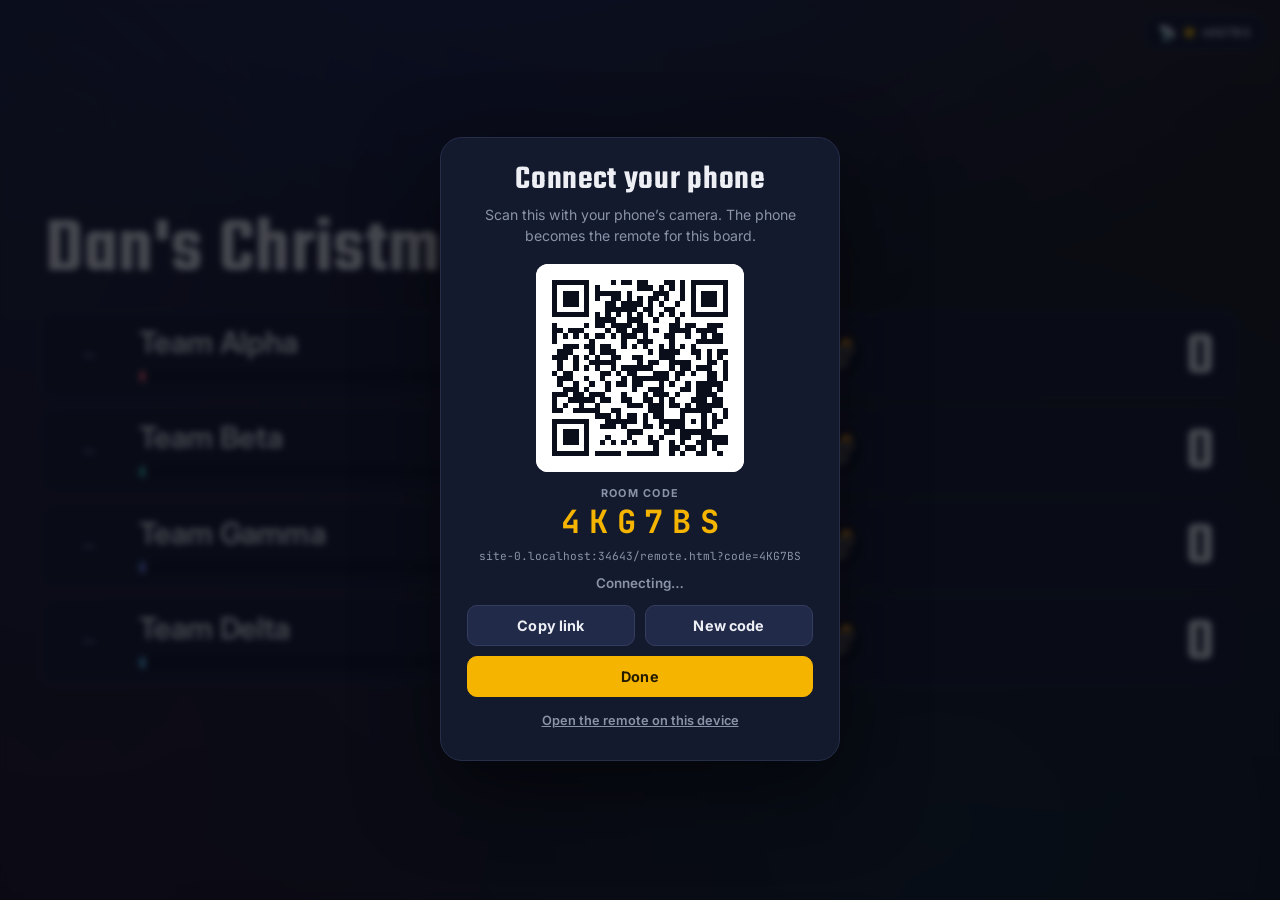
==== index.html @ 1a82b8c1 "Add files via upload" ====
<!DOCTYPE html>
<html lang="en">
<head>
<meta charset="UTF-8">
<meta name="viewport" content="width=device-width, initial-scale=1.0, viewport-fit=cover">
<meta name="theme-color" content="#0A0E1A">
<title>Scoreboard</title>
<link rel="icon" href="data:image/svg+xml,%3Csvg xmlns='http://www.w3.org/2000/svg' viewBox='0 0 100 100'%3E%3Ctext y='.9em' font-size='90'%3E%F0%9F%8F%86%3C/text%3E%3C/svg%3E">
<!-- fonts load without holding up the page; the font stacks in base.css cover them if they never arrive -->
<link rel="preconnect" href="https://fonts.googleapis.com">
<link rel="preconnect" href="https://fonts.gstatic.com" crossorigin>
<link rel="stylesheet" href="https://fonts.googleapis.com/css2?family=Teko:wght@500;600&family=Inter:wght@400;500;600;700;800&family=JetBrains+Mono:wght@500;600;700&display=swap" media="print" onload="this.media='all'">
<link rel="stylesheet" href="css/base.css">
<link rel="stylesheet" href="css/display.css">
<script src="vendor/mqtt.min.js" defer></script>
<script src="vendor/qrcode.js" defer></script>
<script type="module" src="js/display.js"></script>
</head>
<body>
<div id="app">
  <div id="stage">
    <header class="board-head" id="boardHead">
      <h1 class="game-title" id="title"></h1>
      <span class="hidden-chip" id="hiddenChip" hidden>🙈 Scores hidden until the reveal</span>
    </header>
    <div class="board" id="board"></div>
    <div class="empty-note" id="emptyNote" hidden>No teams yet. Add them from the remote (📡).</div>
  </div>
</div>

<!-- remote status: tap to connect a phone -->
<button type="button" class="rc-chip" id="rcChip" aria-label="Connect the remote" hidden>
  <span class="rc-icon" aria-hidden="true">📡</span><span class="rc-dot warn" id="rcDot"></span><span id="rcChipText">------</span>
</button>

<div class="toast-root" id="toastRoot" aria-live="polite"></div>
<div class="confetti-layer" id="confetti"></div>

<!-- this board is also open in another tab or window, which has the remote (js/one-board.js) -->
<div class="modal-overlay paused" id="paused" hidden>
  <div class="modal-box" role="dialog" aria-modal="true" aria-labelledby="pausedTitle">
    <div class="modal-title" id="pausedTitle">Open in another window</div>
    <div class="modal-sub">This board is also open in another tab or window, and that one is taking the remote’s commands. Only one can, so this one is paused.</div>
    <div class="modal-actions">
      <button type="button" class="btn btn-gold" id="pausedTake">Use this window instead</button>
    </div>
  </div>
</div>

<!-- pairing a phone as the remote -->
<div class="modal-overlay" id="remoteModal" hidden>
  <div class="modal-box remote-box" role="dialog" aria-modal="true" aria-labelledby="rcTitle">
    <div class="modal-title" id="rcTitle">Connect your phone</div>
    <div class="modal-sub">Scan this with your phone’s camera. The phone becomes the remote for this board.</div>
    <div class="rc-qr" id="rcQr"></div>
    <div class="rc-code-label">Room code</div>
    <div class="rc-code" id="rcCode">------</div>
    <div class="rc-link" id="rcLink"></div>
    <div class="rc-status" id="rcStatus">Connecting…</div>
    <div class="modal-actions">
      <button type="button" class="btn" id="rcCopy">Copy link</button>
      <button type="button" class="btn" id="rcNew">New code</button>
    </div>
    <div class="modal-actions">
      <button type="button" class="btn btn-gold" id="rcClose">Done</button>
    </div>
    <div class="modal-links">
      <a class="link-btn" id="rcHere" href="remote.html" target="_blank" rel="noopener">Open the remote on this device</a>
    </div>
  </div>
</div>
</body>
</html>
---- css/base.css ----
/* Shared by the TV and the phone: colours, fonts, buttons and inputs. */

:root{
  --bg:#0A0E1A;
  --bg-2:#0D1224;
  --panel:#131A2E;
  --panel-2:#1B2340;
  --raised:#212A48;
  --line:#262E4A;
  --line-2:#333D5E;
  --line-hover:#4A5580;

  --gold:#F5B400;  --gold-hover:#FFC733;  --gold-soft:rgba(245,180,0,0.14);  --gold-ink:#241A00;
  --red:#FF5C7A;   --red-soft:rgba(255,92,122,0.14);
  --green:#6FDD8B; --green-soft:rgba(111,221,139,0.16);
  --text:#EDEFF5;
  --muted:#8A93A8;
  --faint:#545C78;

  --disabled-bg:#171C2E;  --disabled-line:#232A42;  --disabled-ink:#4F5772;

  --radius:16px;
  --shadow:0 30px 80px rgba(0,0,0,0.5);
  --font-display:'Teko','Oswald','Arial Narrow',sans-serif;
  --font-body:'Inter',system-ui,-apple-system,'Segoe UI',sans-serif;
  --font-mono:'JetBrains Mono','SFMono-Regular',Consolas,monospace;
}

*, *::before, *::after{ box-sizing:border-box; }
[hidden]{ display:none !important; }

html, body{ height:100%; margin:0; overflow:hidden; overscroll-behavior:none; }
body{
  font-family:var(--font-body);
  color:var(--text);
  background:
    radial-gradient(ellipse 120% 80% at 50% -10%, #17204A 0%, var(--bg) 55%),
    var(--bg);
  background-attachment:fixed;
  -webkit-font-smoothing:antialiased;
}
button, input{ font-family:inherit; color:inherit; }
::selection{ background:var(--gold-soft); }

/* ---------- form fields ---------- */
.field-label{
  display:block; margin-bottom:8px;
  font-size:0.72rem; font-weight:700; letter-spacing:0.08em; text-transform:uppercase; color:var(--muted);
}
input[type=text], input[type=number]{
  width:100%; min-width:0; padding:11px 12px; outline:none;
  background:var(--bg-2); border:1px solid var(--line); border-radius:10px; color:var(--text);
  font-size:16px;   /* 16px stops iOS zooming in when a box is tapped */
  transition:border-color .15s ease;
}
input:focus{ border-color:var(--gold); }
button:focus-visible{ outline:2px solid var(--gold); outline-offset:2px; }

/* ---------- buttons ---------- */
.btn{
  padding:11px 18px; cursor:pointer;
  font-weight:700; font-size:0.9rem; letter-spacing:0.01em;
  background:var(--raised); border:1px solid var(--line-2); border-radius:10px; color:var(--text);
  touch-action:manipulation; -webkit-tap-highlight-color:transparent;
  transition:transform .08s ease, border-color .15s ease, background .15s ease;
}
.btn:hover{ border-color:var(--line-hover); }
.btn:active{ transform:scale(0.97); }
.btn:disabled{ opacity:0.4; cursor:not-allowed; }
.btn-gold{ background:var(--gold); border-color:var(--gold); color:var(--gold-ink); }
.btn-gold:hover{ background:var(--gold-hover); border-color:var(--gold-hover); }

/* a button that looks like a link */
.link-btn{
  padding:6px; cursor:pointer; background:none; border:none;
  color:var(--muted); font-size:0.8rem; font-weight:600; text-decoration:underline;
}
.link-btn:hover{ color:var(--text); }

/* first tap of a tap-twice button (util.armConfirm) */
.armed{ border-color:var(--red) !important; color:var(--red) !important; background:var(--red-soft) !important; }

@keyframes fadeIn{ from{opacity:0; transform:translateY(6px);} to{opacity:1; transform:translateY(0);} }
@keyframes btnPop{ 0%{transform:scale(1);} 45%{transform:scale(1.06);} 100%{transform:scale(1);} }

/* ---------- anyone who asks their device for less motion gets none ---------- */
@media (prefers-reduced-motion: reduce){
  *, *::before, *::after{ animation:none !important; transition:none !important; }
}
---- css/display.css ----
/* The TV board (index.html). Everything sits in #stage, which is laid out 1280px wide and scaled by
   js/display.js (fitStage) so the whole board fits any screen, however many teams there are.
   Sizes inside #stage are plain px for that reason: do not add viewport-based sizes there.

   Motion: idle motion is kept to a minimum (a slow colour drift and the leader's glow) so that the
   moments that matter, a score changing, teams swapping places or a powerup being used, stand out. */

/* a soft, slow drift of colour behind everything, on its own layer so it never affects layout */
body::after{
  content:""; position:fixed; inset:-25%; pointer-events:none; z-index:0;
  background:
    radial-gradient(circle at 18% 28%, rgba(123,140,255,0.13), transparent 46%),
    radial-gradient(circle at 82% 18%, rgba(245,180,0,0.08),  transparent 44%),
    radial-gradient(circle at 66% 78%, rgba(56,201,192,0.10), transparent 46%),
    radial-gradient(circle at 22% 82%, rgba(255,92,122,0.08), transparent 44%);
  filter:blur(28px);
  animation:aurora 40s ease-in-out infinite;
}
@keyframes aurora{
  0%,100%{ transform:translate3d(0,0,0) scale(1) rotate(0deg); }
  25%{ transform:translate3d(2.5%,-2%,0) scale(1.09) rotate(1.2deg); }
  50%{ transform:translate3d(-1.5%,2.5%,0) scale(1.04) rotate(-1deg); }
  75%{ transform:translate3d(-2.5%,-1%,0) scale(1.11) rotate(0.6deg); }
}

#app{
  position:fixed; overflow:hidden; z-index:1;
  top:env(safe-area-inset-top, 0px); right:env(safe-area-inset-right, 0px);
  bottom:env(safe-area-inset-bottom, 0px); left:env(safe-area-inset-left, 0px);
}
#stage{
  position:absolute; left:50%; top:50%; width:1280px;
  transform:translate(-50%, -50%); transform-origin:center center;
}

/* ---------- title ---------- */
/* the "Scores hidden" chip sits beside the title, or drops below it rather than cutting it short */
.board-head{ display:flex; flex-wrap:wrap; align-items:center; gap:14px 28px; padding:0 4px 26px; }
.game-title{
  flex:0 1 auto; min-width:0; margin:0; overflow:hidden; text-overflow:ellipsis; white-space:nowrap;
  font-family:var(--font-display); font-weight:600; font-size:84px; line-height:0.9; letter-spacing:0.01em;
}
.hidden-chip{
  flex:none; padding:10px 24px; border-radius:999px; white-space:nowrap;
  font-size:26px; font-weight:700; color:var(--gold);
  background:var(--gold-soft); border:1px solid rgba(245,180,0,0.45);
}

/* ---------- the board ---------- */
.board{ --badge:58px; display:flex; flex-direction:column; gap:10px; }
.board.many-powerups{ --badge:46px; }

/* Many teams on a wide screen: two columns, ranks running down the left then the right
   (display.js chooseColumns decides, whichever makes the board bigger on this screen). */
#stage.two-col{ width:2600px; }
#stage.two-col .game-title{ font-size:112px; }
.board.two-col{
  display:grid; grid-template-columns:1fr 1fr; grid-auto-flow:column;
  grid-template-rows:repeat(var(--rows, 10), auto); column-gap:40px; row-gap:10px;
}

/* rank | name and bar | powerups | gaps | score. Every row has the same powerups, so the columns line up. */
.row{
  position:relative; overflow:hidden;
  display:grid; grid-template-columns:64px minmax(0, 1fr) auto 176px 150px; align-items:center; gap:22px;
  min-height:92px; padding:14px 26px 14px 18px;
  background:var(--panel); border:1px solid var(--line); border-radius:16px;
}
.row.is-leader{ border-color:rgba(245,180,0,0.5); animation:leader-glow 2.4s ease-in-out infinite; }
@keyframes leader-glow{
  0%,100%{ box-shadow:0 0 0 1px rgba(245,180,0,0.14), 0 0 14px rgba(245,180,0,0.10); }
  50%{ box-shadow:0 0 0 1px rgba(245,180,0,0.32), 0 0 22px rgba(245,180,0,0.24); }
}
/* new rows fade in (the class is removed afterwards, so moving a row never replays it) */
.row.entering{ animation:row-in .45s cubic-bezier(.2,.7,.3,1) backwards; }
@keyframes row-in{
  from{ opacity:0; transform:translateY(8px) scale(0.99); }
  to{ opacity:1; transform:translateY(0) scale(1); }
}

/* ---- score-change reactions ----
   After the rules above so they win for the moment they play. The coloured wash is on ::after,
   because a row that is gliding to a new place has its own animation switched off (display.js
   playReorder): the wash still shows there, only the pulse is skipped. */
.row.fx-gain{ animation:fx-pulse .55s cubic-bezier(.3,1.4,.4,1); }
.row.fx-loss{ animation:fx-rattle .5s ease-in-out; }
.row.fx-gain::after, .row.fx-loss::after{
  content:""; position:absolute; inset:0; border-radius:inherit; pointer-events:none; z-index:4;
  animation:fx-wash .9s ease-out forwards;
}
.row.fx-gain::after{
  background:radial-gradient(ellipse at center, rgba(111,221,139,0.30), transparent 72%);
  box-shadow:inset 0 0 0 2px rgba(111,221,139,0.75), 0 0 26px rgba(111,221,139,0.35);
}
.row.fx-loss::after{
  background:radial-gradient(ellipse at center, rgba(255,92,122,0.30), transparent 72%);
  box-shadow:inset 0 0 0 2px rgba(255,92,122,0.8), 0 0 26px rgba(255,92,122,0.35);
}
@keyframes fx-wash{ 0%{opacity:0;} 12%{opacity:1;} 100%{opacity:0;} }
@keyframes fx-pulse{ 0%{transform:scale(1);} 35%{transform:scale(1.03);} 100%{transform:scale(1);} }
@keyframes fx-rattle{
  0%,100%{ transform:translateX(0); }
  12%{ transform:translateX(-7px); } 26%{ transform:translateX(6px); } 40%{ transform:translateX(-5px); }
  54%{ transform:translateX(4px); }  68%{ transform:translateX(-3px); } 84%{ transform:translateX(2px); }
}

/* ---- rank ---- */
.rank{ text-align:center; font-family:var(--font-mono); font-weight:700; font-size:28px; color:var(--faint); }
.rank.medal{ font-size:42px; line-height:1; }

/* ---- name and bar ---- */
.row-main{ min-width:0; }
.row-name{
  margin-bottom:11px; overflow:hidden; text-overflow:ellipsis; white-space:nowrap;
  font-weight:600; font-size:32px; line-height:1.15;
}
.bar-track{
  position:relative; height:14px; overflow:hidden; border-radius:999px;
  background:var(--bg-2); box-shadow:inset 0 1px 2px rgba(0,0,0,0.35);
}
.bar-fill{
  position:absolute; left:0; top:0; height:100%; min-width:6px; border-radius:999px;
  box-shadow:0 0 10px rgba(255,255,255,0.12);
  transition:width .7s cubic-bezier(.2,.7,.3,1), background-color .3s ease;
}

/* ---- powerups: bright when available, struck through in red once used ---- */
.badges{ display:flex; gap:10px; }
.badge{
  position:relative; flex:none; display:inline-flex; align-items:center; justify-content:center;
  width:var(--badge); height:var(--badge); border-radius:50%;
  background:var(--bg-2); border:1px solid var(--line-2);
  transition:opacity .35s ease, filter .35s ease, background .35s ease;
}
.badge .ic{ font-size:calc(var(--badge) * 0.56); line-height:1; }
.badge.used{ filter:grayscale(1); opacity:0.5; background:rgba(255,92,122,0.08); border-color:rgba(255,92,122,0.3); }
.badge.used::after, .badge.fx-restored::after{
  content:""; position:absolute; inset:0; border-radius:50%;
  background:linear-gradient(to bottom right,
    transparent calc(50% - 1.5px), var(--red) calc(50% - 1.5px),
    var(--red) calc(50% + 1.5px), transparent calc(50% + 1.5px));
}
/* using or giving back a powerup flares (red out, green back) and the strike resolves out of it */
.badge.fx-used{ animation:badge-used .85s ease-out forwards; }
.badge.fx-used::after{ animation:strike-in .85s ease-out backwards; }
@keyframes badge-used{
  0%  { filter:grayscale(0);    opacity:1;    transform:scale(1);    box-shadow:0 0 0 rgba(255,92,122,0); }
  22% { filter:grayscale(0.15); opacity:1;    transform:scale(1.28); box-shadow:0 0 20px 5px rgba(255,92,122,0.9); }
  55% { filter:grayscale(0.7);  opacity:0.85; transform:scale(1.06); box-shadow:0 0 12px 2px rgba(255,92,122,0.5); }
  100%{ filter:grayscale(1);    opacity:0.5;  transform:scale(1);    box-shadow:0 0 0 rgba(255,92,122,0); }
}
@keyframes strike-in{ 0%,32%{ opacity:0; transform:scale(0.6); } 100%{ opacity:1; transform:scale(1); } }
.badge.fx-restored{ animation:badge-restored .85s ease-out forwards; }
.badge.fx-restored::after{ animation:strike-out .5s ease-out forwards; }
@keyframes badge-restored{
  0%  { filter:grayscale(1);   opacity:0.5; transform:scale(1);    box-shadow:0 0 0 rgba(111,221,139,0); }
  22% { filter:grayscale(0.3); opacity:1;   transform:scale(1.28); box-shadow:0 0 20px 5px rgba(111,221,139,0.9); }
  100%{ filter:grayscale(0);   opacity:1;   transform:scale(1);    box-shadow:0 0 0 rgba(111,221,139,0); }
}
@keyframes strike-out{ 0%{ opacity:1; transform:scale(1); } 100%{ opacity:0; transform:scale(1.4); } }

/* ---- gaps ---- */
.gap-wrap{ display:flex; flex-direction:column; align-items:flex-end; gap:6px; }
.gap-chip{
  padding:4px 14px; border-radius:999px; white-space:nowrap;
  font-family:var(--font-mono); font-size:17px; font-weight:700; letter-spacing:0.01em;
  background:var(--panel-2); color:var(--muted);
}
.gap-chip.lead{ background:var(--gold-soft); color:var(--gold); }
.gap-chip.behind{ background:var(--red-soft); color:var(--red); }
.gap-chip.sub{ opacity:0.75; font-weight:600; }

/* ---- score ---- */
.score{
  text-align:right; white-space:nowrap;
  font-family:var(--font-display); font-weight:600; font-size:66px; line-height:0.8; padding-top:8px;
}
.row.is-leader .score{ color:var(--gold); font-size:74px; }
.score.pop{ animation:score-pop .5s cubic-bezier(.3,1.4,.4,1); }
@keyframes score-pop{ 0%{transform:scale(1);} 35%{transform:scale(1.28);} 100%{transform:scale(1);} }

.empty-note{ padding:60px 0; text-align:center; font-size:26px; color:var(--muted); }

/* ---------- scores hidden for the final round, and the reveal ----------
   While hidden, display.js keeps the rows in setup order with "?" for rank and score, and no gaps.
   The bars are hidden too, because their lengths would give the order away. The reveal (playReveal)
   veils every row, then lifts the veil one place at a time, last place first. */
.board.scores-hidden .bar-fill, .board.revealing .bar-fill{ visibility:hidden; }
.board.scores-hidden .score{ color:var(--faint); }
.board.revealing .row{ transition:opacity .6s ease, transform .6s cubic-bezier(.2,.7,.3,1); }
.row.veiled{ opacity:0; transform:translateY(16px) scale(0.98); }

/* the winner's moment: a bigger pulse and a gold wash (after the rules above, so it wins) */
.row.fx-crowned{ animation:fx-crowned 1.6s cubic-bezier(.3,1.4,.4,1); }
.row.fx-crowned::after{
  content:""; position:absolute; inset:0; border-radius:inherit; pointer-events:none; z-index:4;
  background:radial-gradient(ellipse at center, rgba(245,180,0,0.38), transparent 72%);
  box-shadow:inset 0 0 0 3px rgba(245,180,0,0.9);
  animation:fx-wash 1.6s ease-out forwards;
}
@keyframes fx-crowned{ 0%{transform:scale(1);} 30%{transform:scale(1.05);} 100%{transform:scale(1);} }

.confetti-layer{ position:fixed; inset:0; z-index:40; overflow:hidden; pointer-events:none; }
.confetti{
  position:absolute; top:-16px; border-radius:2px;
  animation-name:confetti-fall; animation-timing-function:linear; animation-fill-mode:forwards;
}
@keyframes confetti-fall{
  0%  { transform:translate(0, -10vh) rotate(0deg); }
  50% { transform:translate(var(--drift, 0px), 50vh) rotate(360deg); }
  100%{ transform:translate(calc(var(--drift, 0px) * 1.6), 110vh) rotate(720deg); opacity:0.85; }
}

/* ---------- remote chip (outside the stage, so it keeps its size) ---------- */
.rc-chip{
  position:fixed; z-index:20;
  top:calc(env(safe-area-inset-top, 0px) + 14px); right:calc(env(safe-area-inset-right, 0px) + 14px);
  display:inline-flex; align-items:center; gap:8px; height:36px; padding:0 14px; cursor:pointer;
  background:rgba(19,26,46,0.85); border:1px solid var(--line); border-radius:999px; color:var(--text);
  font-family:var(--font-mono); font-size:0.78rem; font-weight:600; letter-spacing:0.1em;
  opacity:0.45; transition:opacity .2s ease, border-color .15s ease;
  touch-action:manipulation;
}
.rc-chip:hover, .rc-chip:focus-visible, .rc-chip.attention{ opacity:1; }
.rc-icon{ font-size:0.95rem; letter-spacing:0; }
.rc-dot{ width:9px; height:9px; border-radius:50%; background:var(--muted); flex:0 0 auto; }
.rc-dot.ok{ background:var(--green); box-shadow:0 0 0 3px var(--green-soft); }
.rc-dot.warn{ background:var(--gold); box-shadow:0 0 0 3px var(--gold-soft); }
.rc-dot.bad{ background:var(--red); box-shadow:0 0 0 3px var(--red-soft); }

/* ---------- toasts ---------- */
.toast-root{
  position:fixed; z-index:30; left:50%; bottom:calc(env(safe-area-inset-bottom, 0px) + 22px); transform:translateX(-50%);
  display:flex; flex-direction:column; align-items:center; gap:8px; pointer-events:none;
}
.toast{
  padding:10px 18px; border-radius:12px; font-size:15px; font-weight:600;
  background:var(--raised); border:1px solid var(--line-2); box-shadow:0 8px 24px rgba(0,0,0,0.4);
  animation:fadeIn .25s ease, toast-out .3s ease 2.4s forwards;
}
@keyframes toast-out{ to{ opacity:0; transform:translateY(8px); } }

/* ---------- pairing dialog ---------- */
.modal-overlay{
  position:fixed; inset:0; z-index:100; overflow:hidden;
  display:flex; align-items:center; justify-content:center;
  padding:calc(env(safe-area-inset-top, 0px) + 20px) calc(env(safe-area-inset-right, 0px) + 20px)
          calc(env(safe-area-inset-bottom, 0px) + 22px) calc(env(safe-area-inset-left, 0px) + 20px);
  background:rgba(6,8,16,0.72); -webkit-backdrop-filter:blur(3px); backdrop-filter:blur(3px);
  animation:fadeIn .2s ease;
}
.modal-box{
  width:100%; max-width:400px; max-height:100%; overflow-y:auto; padding:26px; text-align:center;
  background:var(--panel); border:1px solid var(--line); border-radius:22px; box-shadow:var(--shadow);
}
.modal-title{ font-family:var(--font-display); font-weight:600; font-size:2.1rem; line-height:1; letter-spacing:0.02em; }
.modal-sub{ margin:8px 0 18px; color:var(--muted); font-size:0.88rem; line-height:1.45; }
.modal-actions{ display:flex; gap:10px; justify-content:center; }
.modal-actions + .modal-actions{ margin-top:10px; }
.modal-actions .btn{ flex:1; }
.modal-links{ display:flex; flex-direction:column; align-items:center; margin-top:10px; }
/* another copy of the board has the remote: this one is covered completely, so a stale board never shows */
.modal-overlay.paused{ background:var(--bg); -webkit-backdrop-filter:none; backdrop-filter:none; }
.rc-qr{
  display:flex; align-items:center; justify-content:center; width:208px; height:208px; margin:0 auto 14px;
  overflow:hidden; background:#fff; border-radius:12px;
}
.rc-qr svg{ display:block; width:100%; height:100%; }
.rc-qr-note{ padding:12px; color:#3a3f52; font-size:0.85rem; font-weight:600; text-align:center; line-height:1.4; }
.rc-code-label{ font-size:0.68rem; font-weight:700; letter-spacing:0.12em; text-transform:uppercase; color:var(--muted); }
.rc-code{
  padding-left:0.28em; font-family:var(--font-mono); font-weight:700; font-size:2rem; letter-spacing:0.28em;
  color:var(--gold); user-select:all; -webkit-user-select:all;
}
.rc-link{
  margin:6px 0 12px; overflow:hidden; text-overflow:ellipsis; white-space:nowrap;
  font-family:var(--font-mono); font-size:0.7rem; color:var(--muted); user-select:all; -webkit-user-select:all;
}
.rc-status{ margin-bottom:14px; font-size:0.84rem; font-weight:600; color:var(--muted); }
.rc-status.ok{ color:var(--green); }
.rc-status.bad{ color:var(--red); }
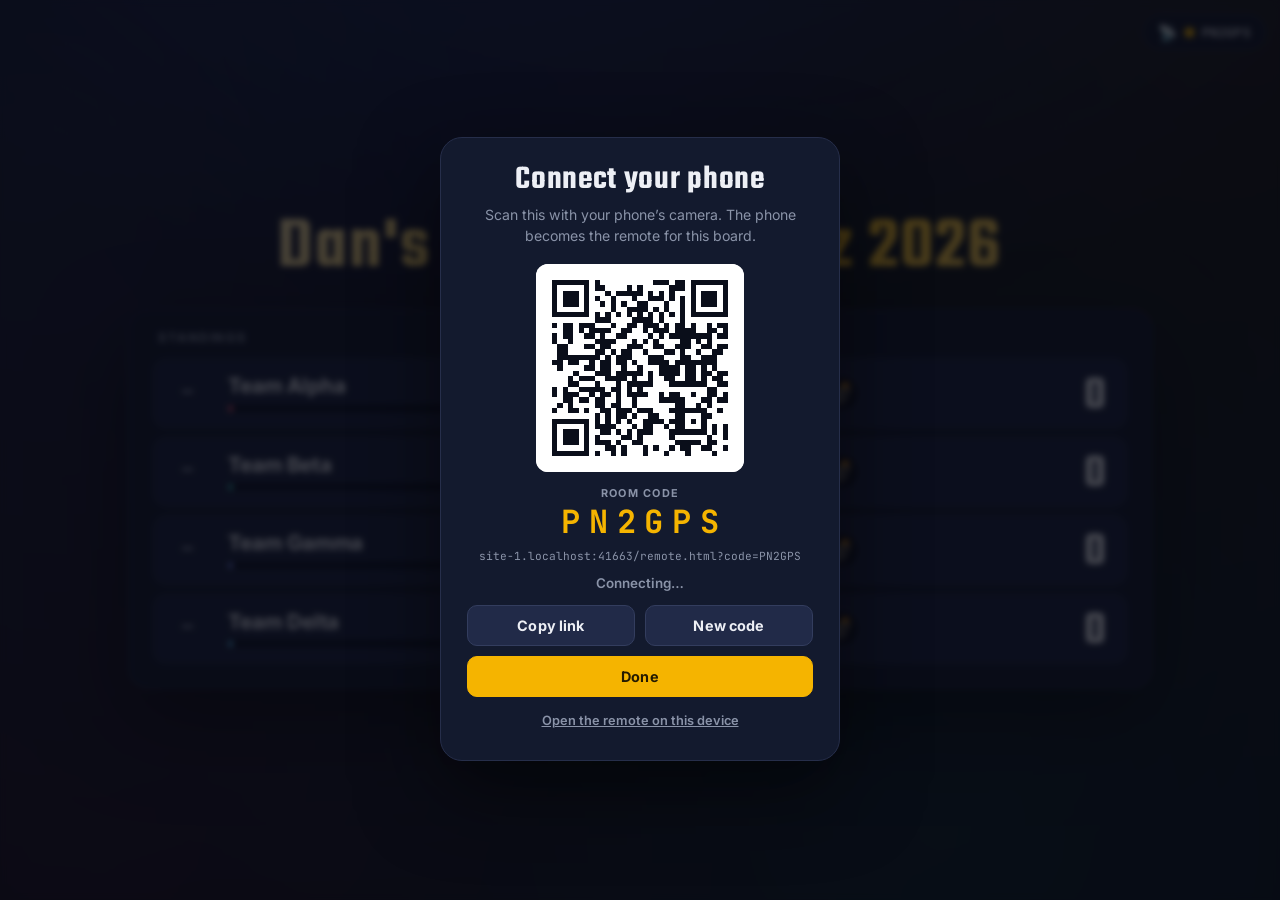
==== commit 6e093f31: "Add files via upload" ====
--- a/index.html
+++ b/index.html
@@ -19,12 +19,15 @@
 <body>
 <div id="app">
   <div id="stage">
-    <header class="board-head" id="boardHead">
+    <header class="hero">
       <h1 class="game-title" id="title"></h1>
-      <span class="hidden-chip" id="hiddenChip" hidden>🙈 Scores hidden until the reveal</span>
+      <div class="tagline" id="tagline" hidden><span class="hidden-chip">🙈 Scores hidden until the reveal</span></div>
     </header>
-    <div class="board" id="board"></div>
-    <div class="empty-note" id="emptyNote" hidden>No teams yet. Add them from the remote (📡).</div>
+    <section class="board-card">
+      <div class="board-label" id="boardLabel">Standings</div>
+      <div class="board" id="board"></div>
+      <div class="empty-note" id="emptyNote" hidden>No teams yet. Add them from the remote (📡).</div>
+    </section>
   </div>
 </div>
 
--- a/css/display.css
+++ b/css/display.css
@@ -1,9 +1,12 @@
-/* The TV board (index.html). Everything sits in #stage, which is laid out 1280px wide and scaled by
-   js/display.js (fitStage) so the whole board fits any screen, however many teams there are.
-   Sizes inside #stage are plain px for that reason: do not add viewport-based sizes there.
-
-   Motion: idle motion is kept to a minimum (a slow colour drift and the leader's glow) so that the
-   moments that matter, a score changing, teams swapping places or a powerup being used, stand out. */
+/* The TV board (index.html), laid out like beat-the-clock: a centred title, and one card holding the
+   standings. Everything sits in #stage, which is laid out 1100px wide (2040px in two columns) and at
+   least 720px tall, then scaled by js/display.js (fitStage) to fit the screen. The minimum height is
+   what stops a short list of teams being blown up to fill the screen. Sizes inside #stage are plain px
+   for that reason: do not add viewport-based sizes there.
+
+   Motion: idle motion is slow and faint (a colour drift, the leader's glow and a few shimmers), so
+   that the moments that matter, a score changing, teams swapping places or a powerup being used,
+   stand out. */
 
 /* a soft, slow drift of colour behind everything, on its own layer so it never affects layout */
 body::after{
@@ -29,48 +32,72 @@
   bottom:env(safe-area-inset-bottom, 0px); left:env(safe-area-inset-left, 0px);
 }
 #stage{
-  position:absolute; left:50%; top:50%; width:1280px;
+  position:absolute; left:50%; top:50%; width:1100px; min-height:720px;
+  display:flex; flex-direction:column; justify-content:center;
   transform:translate(-50%, -50%); transform-origin:center center;
 }
+#stage.two-col{ width:2040px; }
 
 /* ---------- title ---------- */
-/* the "Scores hidden" chip sits beside the title, or drops below it rather than cutting it short */
-.board-head{ display:flex; flex-wrap:wrap; align-items:center; gap:14px 28px; padding:0 4px 26px; }
+.hero{ padding:0 0 22px; text-align:center; }
+/* gold and white, with a slow shimmer running through it */
 .game-title{
-  flex:0 1 auto; min-width:0; margin:0; overflow:hidden; text-overflow:ellipsis; white-space:nowrap;
-  font-family:var(--font-display); font-weight:600; font-size:84px; line-height:0.9; letter-spacing:0.01em;
-}
+  margin:0; overflow:hidden; text-overflow:ellipsis; white-space:nowrap;
+  font-family:var(--font-display); font-weight:600; font-size:68px; line-height:1; letter-spacing:0.02em;
+  background:linear-gradient(120deg, var(--text) 0%, var(--gold) 30%, var(--text) 60%, var(--gold) 90%);
+  background-size:200% 100%;
+  -webkit-background-clip:text; background-clip:text; color:transparent;
+  animation:title-shimmer 12s ease-in-out infinite;
+}
+@keyframes title-shimmer{ 0%,100%{ background-position:0% 50%; } 50%{ background-position:100% 50%; } }
+#stage.two-col .game-title{ font-size:80px; }
+/* under the title only while the scores are hidden */
+.tagline{ display:flex; justify-content:center; align-items:center; height:34px; margin-top:10px; }
 .hidden-chip{
-  flex:none; padding:10px 24px; border-radius:999px; white-space:nowrap;
-  font-size:26px; font-weight:700; color:var(--gold);
+  padding:5px 16px; border-radius:999px; white-space:nowrap;
+  font-size:15px; font-weight:700; color:var(--gold);
   background:var(--gold-soft); border:1px solid rgba(245,180,0,0.45);
 }
 
+/* ---------- the card ---------- */
+.board-card{
+  width:calc(100% - 160px); margin:0 auto; padding:18px 22px 22px;
+  background:var(--panel); border:1px solid var(--line); border-radius:18px; box-shadow:var(--shadow);
+}
+.board-label{
+  margin:0 0 12px 4px;
+  font-size:11.5px; font-weight:700; letter-spacing:0.12em; text-transform:uppercase; color:var(--muted);
+}
+
 /* ---------- the board ---------- */
-.board{ --badge:58px; display:flex; flex-direction:column; gap:10px; }
-.board.many-powerups{ --badge:46px; }
-
+.board{ --badge:34px; display:flex; flex-direction:column; gap:8px; }
+.board.many-powerups{ --badge:28px; }
 /* Many teams on a wide screen: two columns, ranks running down the left then the right
    (display.js chooseColumns decides, whichever makes the board bigger on this screen). */
-#stage.two-col{ width:2600px; }
-#stage.two-col .game-title{ font-size:112px; }
 .board.two-col{
   display:grid; grid-template-columns:1fr 1fr; grid-auto-flow:column;
-  grid-template-rows:repeat(var(--rows, 10), auto); column-gap:40px; row-gap:10px;
+  grid-template-rows:repeat(var(--rows, 10), auto); gap:8px 16px;
 }
 
 /* rank | name and bar | powerups | gaps | score. Every row has the same powerups, so the columns line up. */
 .row{
   position:relative; overflow:hidden;
-  display:grid; grid-template-columns:64px minmax(0, 1fr) auto 176px 150px; align-items:center; gap:22px;
-  min-height:92px; padding:14px 26px 14px 18px;
-  background:var(--panel); border:1px solid var(--line); border-radius:16px;
-}
-.row.is-leader{ border-color:rgba(245,180,0,0.5); animation:leader-glow 2.4s ease-in-out infinite; }
+  display:grid; grid-template-columns:44px minmax(0, 1fr) auto 112px 86px; align-items:center; column-gap:14px;
+  min-height:64px; padding:8px 18px 8px 10px;
+  background:var(--panel-2); border:1px solid var(--line); border-radius:12px;
+}
+.row.is-leader{ border-color:rgba(245,180,0,0.5); animation:leader-glow 2.8s ease-in-out infinite; }
 @keyframes leader-glow{
-  0%,100%{ box-shadow:0 0 0 1px rgba(245,180,0,0.14), 0 0 14px rgba(245,180,0,0.10); }
-  50%{ box-shadow:0 0 0 1px rgba(245,180,0,0.32), 0 0 22px rgba(245,180,0,0.24); }
-}
+  0%,100%{ box-shadow:0 0 0 1px rgba(245,180,0,0.12), 0 0 10px rgba(245,180,0,0.08); }
+  50%{ box-shadow:0 0 0 1px rgba(245,180,0,0.28), 0 0 18px rgba(245,180,0,0.2); }
+}
+/* a faint sheen drifting across the leader's row now and then */
+.row.is-leader::before{
+  content:""; position:absolute; top:0; left:0; width:35%; height:100%; pointer-events:none;
+  background:linear-gradient(100deg, transparent, rgba(245,180,0,0.09), transparent);
+  animation:row-sheen 7s ease-in-out infinite;
+}
+@keyframes row-sheen{ 0%{ transform:translateX(-110%); } 50%,100%{ transform:translateX(300%); } }
 /* new rows fade in (the class is removed afterwards, so moving a row never replays it) */
 .row.entering{ animation:row-in .45s cubic-bezier(.2,.7,.3,1) backwards; }
 @keyframes row-in{
@@ -90,42 +117,48 @@
 }
 .row.fx-gain::after{
   background:radial-gradient(ellipse at center, rgba(111,221,139,0.30), transparent 72%);
-  box-shadow:inset 0 0 0 2px rgba(111,221,139,0.75), 0 0 26px rgba(111,221,139,0.35);
+  box-shadow:inset 0 0 0 2px rgba(111,221,139,0.75);
 }
 .row.fx-loss::after{
   background:radial-gradient(ellipse at center, rgba(255,92,122,0.30), transparent 72%);
-  box-shadow:inset 0 0 0 2px rgba(255,92,122,0.8), 0 0 26px rgba(255,92,122,0.35);
+  box-shadow:inset 0 0 0 2px rgba(255,92,122,0.8);
 }
 @keyframes fx-wash{ 0%{opacity:0;} 12%{opacity:1;} 100%{opacity:0;} }
-@keyframes fx-pulse{ 0%{transform:scale(1);} 35%{transform:scale(1.03);} 100%{transform:scale(1);} }
+@keyframes fx-pulse{ 0%{transform:scale(1);} 35%{transform:scale(1.025);} 100%{transform:scale(1);} }
 @keyframes fx-rattle{
   0%,100%{ transform:translateX(0); }
-  12%{ transform:translateX(-7px); } 26%{ transform:translateX(6px); } 40%{ transform:translateX(-5px); }
-  54%{ transform:translateX(4px); }  68%{ transform:translateX(-3px); } 84%{ transform:translateX(2px); }
+  12%{ transform:translateX(-6px); } 26%{ transform:translateX(5px); } 40%{ transform:translateX(-4px); }
+  54%{ transform:translateX(3px); }  68%{ transform:translateX(-2px); } 84%{ transform:translateX(1px); }
 }
 
 /* ---- rank ---- */
-.rank{ text-align:center; font-family:var(--font-mono); font-weight:700; font-size:28px; color:var(--faint); }
-.rank.medal{ font-size:42px; line-height:1; }
+.rank{ text-align:center; font-family:var(--font-display); font-weight:600; font-size:26px; line-height:1; color:var(--muted); }
+.rank.medal{ font-size:28px; }
 
 /* ---- name and bar ---- */
 .row-main{ min-width:0; }
 .row-name{
-  margin-bottom:11px; overflow:hidden; text-overflow:ellipsis; white-space:nowrap;
-  font-weight:600; font-size:32px; line-height:1.15;
+  margin-bottom:7px; overflow:hidden; text-overflow:ellipsis; white-space:nowrap;
+  font-weight:700; font-size:19px; line-height:1.15;
 }
 .bar-track{
-  position:relative; height:14px; overflow:hidden; border-radius:999px;
+  position:relative; height:6px; overflow:hidden; border-radius:999px;
   background:var(--bg-2); box-shadow:inset 0 1px 2px rgba(0,0,0,0.35);
 }
 .bar-fill{
-  position:absolute; left:0; top:0; height:100%; min-width:6px; border-radius:999px;
-  box-shadow:0 0 10px rgba(255,255,255,0.12);
+  position:absolute; left:0; top:0; height:100%; min-width:4px; overflow:hidden; border-radius:999px;
   transition:width .7s cubic-bezier(.2,.7,.3,1), background-color .3s ease;
 }
+/* a light glint travelling along each bar, then a rest */
+.bar-fill::after{
+  content:""; position:absolute; top:0; left:0; width:35%; height:100%;
+  background:linear-gradient(90deg, transparent, rgba(255,255,255,0.3), transparent);
+  animation:bar-sheen 5.5s ease-in-out infinite;
+}
+@keyframes bar-sheen{ 0%{ transform:translateX(-110%); } 55%,100%{ transform:translateX(300%); } }
 
 /* ---- powerups: bright when available, struck through in red once used ---- */
-.badges{ display:flex; gap:10px; }
+.badges{ display:flex; gap:6px; }
 .badge{
   position:relative; flex:none; display:inline-flex; align-items:center; justify-content:center;
   width:var(--badge); height:var(--badge); border-radius:50%;
@@ -137,16 +170,16 @@
 .badge.used::after, .badge.fx-restored::after{
   content:""; position:absolute; inset:0; border-radius:50%;
   background:linear-gradient(to bottom right,
-    transparent calc(50% - 1.5px), var(--red) calc(50% - 1.5px),
-    var(--red) calc(50% + 1.5px), transparent calc(50% + 1.5px));
+    transparent calc(50% - 1px), var(--red) calc(50% - 1px),
+    var(--red) calc(50% + 1px), transparent calc(50% + 1px));
 }
 /* using or giving back a powerup flares (red out, green back) and the strike resolves out of it */
 .badge.fx-used{ animation:badge-used .85s ease-out forwards; }
 .badge.fx-used::after{ animation:strike-in .85s ease-out backwards; }
 @keyframes badge-used{
   0%  { filter:grayscale(0);    opacity:1;    transform:scale(1);    box-shadow:0 0 0 rgba(255,92,122,0); }
-  22% { filter:grayscale(0.15); opacity:1;    transform:scale(1.28); box-shadow:0 0 20px 5px rgba(255,92,122,0.9); }
-  55% { filter:grayscale(0.7);  opacity:0.85; transform:scale(1.06); box-shadow:0 0 12px 2px rgba(255,92,122,0.5); }
+  22% { filter:grayscale(0.15); opacity:1;    transform:scale(1.28); box-shadow:0 0 14px 4px rgba(255,92,122,0.9); }
+  55% { filter:grayscale(0.7);  opacity:0.85; transform:scale(1.06); box-shadow:0 0 8px 2px rgba(255,92,122,0.5); }
   100%{ filter:grayscale(1);    opacity:0.5;  transform:scale(1);    box-shadow:0 0 0 rgba(255,92,122,0); }
 }
 @keyframes strike-in{ 0%,32%{ opacity:0; transform:scale(0.6); } 100%{ opacity:1; transform:scale(1); } }
@@ -154,17 +187,17 @@
 .badge.fx-restored::after{ animation:strike-out .5s ease-out forwards; }
 @keyframes badge-restored{
   0%  { filter:grayscale(1);   opacity:0.5; transform:scale(1);    box-shadow:0 0 0 rgba(111,221,139,0); }
-  22% { filter:grayscale(0.3); opacity:1;   transform:scale(1.28); box-shadow:0 0 20px 5px rgba(111,221,139,0.9); }
+  22% { filter:grayscale(0.3); opacity:1;   transform:scale(1.28); box-shadow:0 0 14px 4px rgba(111,221,139,0.9); }
   100%{ filter:grayscale(0);   opacity:1;   transform:scale(1);    box-shadow:0 0 0 rgba(111,221,139,0); }
 }
 @keyframes strike-out{ 0%{ opacity:1; transform:scale(1); } 100%{ opacity:0; transform:scale(1.4); } }
 
 /* ---- gaps ---- */
-.gap-wrap{ display:flex; flex-direction:column; align-items:flex-end; gap:6px; }
+.gap-wrap{ display:flex; flex-direction:column; align-items:flex-end; gap:4px; }
 .gap-chip{
-  padding:4px 14px; border-radius:999px; white-space:nowrap;
-  font-family:var(--font-mono); font-size:17px; font-weight:700; letter-spacing:0.01em;
-  background:var(--panel-2); color:var(--muted);
+  padding:2px 9px; border-radius:999px; white-space:nowrap;
+  font-family:var(--font-mono); font-size:11.5px; font-weight:700; letter-spacing:0.01em;
+  background:var(--bg-2); color:var(--muted);
 }
 .gap-chip.lead{ background:var(--gold-soft); color:var(--gold); }
 .gap-chip.behind{ background:var(--red-soft); color:var(--red); }
@@ -173,13 +206,13 @@
 /* ---- score ---- */
 .score{
   text-align:right; white-space:nowrap;
-  font-family:var(--font-display); font-weight:600; font-size:66px; line-height:0.8; padding-top:8px;
-}
-.row.is-leader .score{ color:var(--gold); font-size:74px; }
+  font-family:var(--font-display); font-weight:600; font-size:44px; line-height:0.8; padding-top:5px;
+}
+.row.is-leader .score{ color:var(--gold); font-size:48px; }
 .score.pop{ animation:score-pop .5s cubic-bezier(.3,1.4,.4,1); }
-@keyframes score-pop{ 0%{transform:scale(1);} 35%{transform:scale(1.28);} 100%{transform:scale(1);} }
-
-.empty-note{ padding:60px 0; text-align:center; font-size:26px; color:var(--muted); }
+@keyframes score-pop{ 0%{transform:scale(1);} 35%{transform:scale(1.25);} 100%{transform:scale(1);} }
+
+.empty-note{ padding:40px 0; text-align:center; font-size:18px; color:var(--muted); }
 
 /* ---------- scores hidden for the final round, and the reveal ----------
    While hidden, display.js keeps the rows in setup order with "?" for rank and score, and no gaps.
@@ -188,14 +221,14 @@
 .board.scores-hidden .bar-fill, .board.revealing .bar-fill{ visibility:hidden; }
 .board.scores-hidden .score{ color:var(--faint); }
 .board.revealing .row{ transition:opacity .6s ease, transform .6s cubic-bezier(.2,.7,.3,1); }
-.row.veiled{ opacity:0; transform:translateY(16px) scale(0.98); }
+.row.veiled{ opacity:0; transform:translateY(12px) scale(0.98); }
 
 /* the winner's moment: a bigger pulse and a gold wash (after the rules above, so it wins) */
 .row.fx-crowned{ animation:fx-crowned 1.6s cubic-bezier(.3,1.4,.4,1); }
 .row.fx-crowned::after{
   content:""; position:absolute; inset:0; border-radius:inherit; pointer-events:none; z-index:4;
   background:radial-gradient(ellipse at center, rgba(245,180,0,0.38), transparent 72%);
-  box-shadow:inset 0 0 0 3px rgba(245,180,0,0.9);
+  box-shadow:inset 0 0 0 2px rgba(245,180,0,0.9);
   animation:fx-wash 1.6s ease-out forwards;
 }
 @keyframes fx-crowned{ 0%{transform:scale(1);} 30%{transform:scale(1.05);} 100%{transform:scale(1);} }
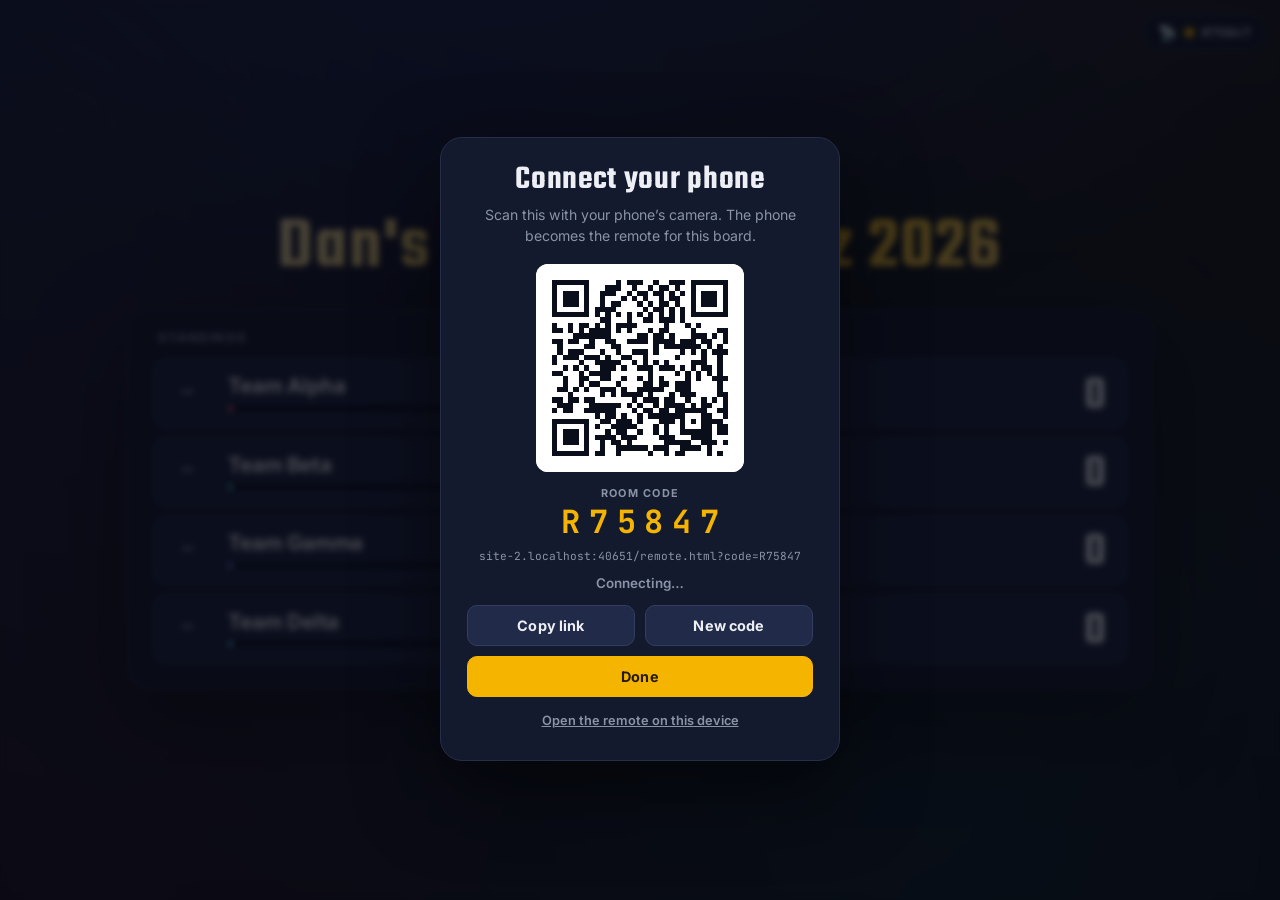
==== commit 6965ac47: "Add files via upload" ====
--- a/index.html
+++ b/index.html
@@ -21,7 +21,7 @@
   <div id="stage">
     <header class="hero">
       <h1 class="game-title" id="title"></h1>
-      <div class="tagline" id="tagline" hidden><span class="hidden-chip">🙈 Scores hidden until the reveal</span></div>
+      <div class="tagline" id="tagline" hidden><span class="hidden-chip" id="hiddenChip">🙈 Scores hidden until the reveal</span></div>
     </header>
     <section class="board-card">
       <div class="board-label" id="boardLabel">Standings</div>
@@ -52,7 +52,7 @@
 
 <!-- pairing a phone as the remote -->
 <div class="modal-overlay" id="remoteModal" hidden>
-  <div class="modal-box remote-box" role="dialog" aria-modal="true" aria-labelledby="rcTitle">
+  <div class="modal-box" role="dialog" aria-modal="true" aria-labelledby="rcTitle">
     <div class="modal-title" id="rcTitle">Connect your phone</div>
     <div class="modal-sub">Scan this with your phone’s camera. The phone becomes the remote for this board.</div>
     <div class="rc-qr" id="rcQr"></div>
--- a/css/base.css
+++ b/css/base.css
@@ -19,7 +19,6 @@
 
   --disabled-bg:#171C2E;  --disabled-line:#232A42;  --disabled-ink:#4F5772;
 
-  --radius:16px;
   --shadow:0 30px 80px rgba(0,0,0,0.5);
   --font-display:'Teko','Oswald','Arial Narrow',sans-serif;
   --font-body:'Inter',system-ui,-apple-system,'Segoe UI',sans-serif;
--- a/css/display.css
+++ b/css/display.css
@@ -82,7 +82,7 @@
 /* rank | name and bar | powerups | gaps | score. Every row has the same powerups, so the columns line up. */
 .row{
   position:relative; overflow:hidden;
-  display:grid; grid-template-columns:44px minmax(0, 1fr) auto 112px 86px; align-items:center; column-gap:14px;
+  display:grid; grid-template-columns:44px minmax(0, 1fr) auto 210px 86px; align-items:center; column-gap:14px;
   min-height:64px; padding:8px 18px 8px 10px;
   background:var(--panel-2); border:1px solid var(--line); border-radius:12px;
 }
@@ -192,13 +192,14 @@
 }
 @keyframes strike-out{ 0%{ opacity:1; transform:scale(1); } 100%{ opacity:0; transform:scale(1.4); } }
 
-/* ---- gaps ---- */
-.gap-wrap{ display:flex; flex-direction:column; align-items:flex-end; gap:4px; }
+/* ---- gaps: "12 behind Team Beta"; a long name is cut short, never the points ---- */
+.gap-wrap{ min-width:0; display:flex; flex-direction:column; align-items:flex-end; gap:4px; }
 .gap-chip{
-  padding:2px 9px; border-radius:999px; white-space:nowrap;
-  font-family:var(--font-mono); font-size:11.5px; font-weight:700; letter-spacing:0.01em;
-  background:var(--bg-2); color:var(--muted);
-}
+  display:flex; align-items:baseline; max-width:100%; padding:2px 10px; border-radius:999px; white-space:nowrap;
+  font-size:12.5px; font-weight:600; background:var(--bg-2); color:var(--muted);
+}
+.gap-chip b{ font-family:var(--font-mono); font-weight:700; }
+.gap-who{ min-width:0; overflow:hidden; text-overflow:ellipsis; font-weight:700; }
 .gap-chip.lead{ background:var(--gold-soft); color:var(--gold); }
 .gap-chip.behind{ background:var(--red-soft); color:var(--red); }
 .gap-chip.sub{ opacity:0.75; font-weight:600; }
@@ -214,14 +215,17 @@
 
 .empty-note{ padding:40px 0; text-align:center; font-size:18px; color:var(--muted); }
 
-/* ---------- scores hidden for the final round, and the reveal ----------
+/* ---------- scores hidden, and the reveal ----------
    While hidden, display.js keeps the rows in setup order with "?" for rank and score, and no gaps.
-   The bars are hidden too, because their lengths would give the order away. The reveal (playReveal)
-   veils every row, then lifts the veil one place at a time, last place first. */
+   The bars are hidden too, because their lengths would give the order away. Each tap of Next on the
+   phone reveals one more place, last place first. The rows are then in their final order, and the
+   places still to come are empty slots (.veiled), all alike, so their order gives nothing away. */
 .board.scores-hidden .bar-fill, .board.revealing .bar-fill{ visibility:hidden; }
 .board.scores-hidden .score{ color:var(--faint); }
-.board.revealing .row{ transition:opacity .6s ease, transform .6s cubic-bezier(.2,.7,.3,1); }
-.row.veiled{ opacity:0; transform:translateY(12px) scale(0.98); }
+.board.revealing .row{ transition:background-color .6s ease, border-color .6s ease; }
+.board.revealing .row > *{ transition:opacity .6s ease, transform .6s cubic-bezier(.2,.7,.3,1); }
+.row.veiled{ background-color:transparent; border-color:var(--line-2); border-style:dashed; }
+.row.veiled > *{ opacity:0; transform:translateY(10px); }
 
 /* the winner's moment: a bigger pulse and a gold wash (after the rules above, so it wins) */
 .row.fx-crowned{ animation:fx-crowned 1.6s cubic-bezier(.3,1.4,.4,1); }
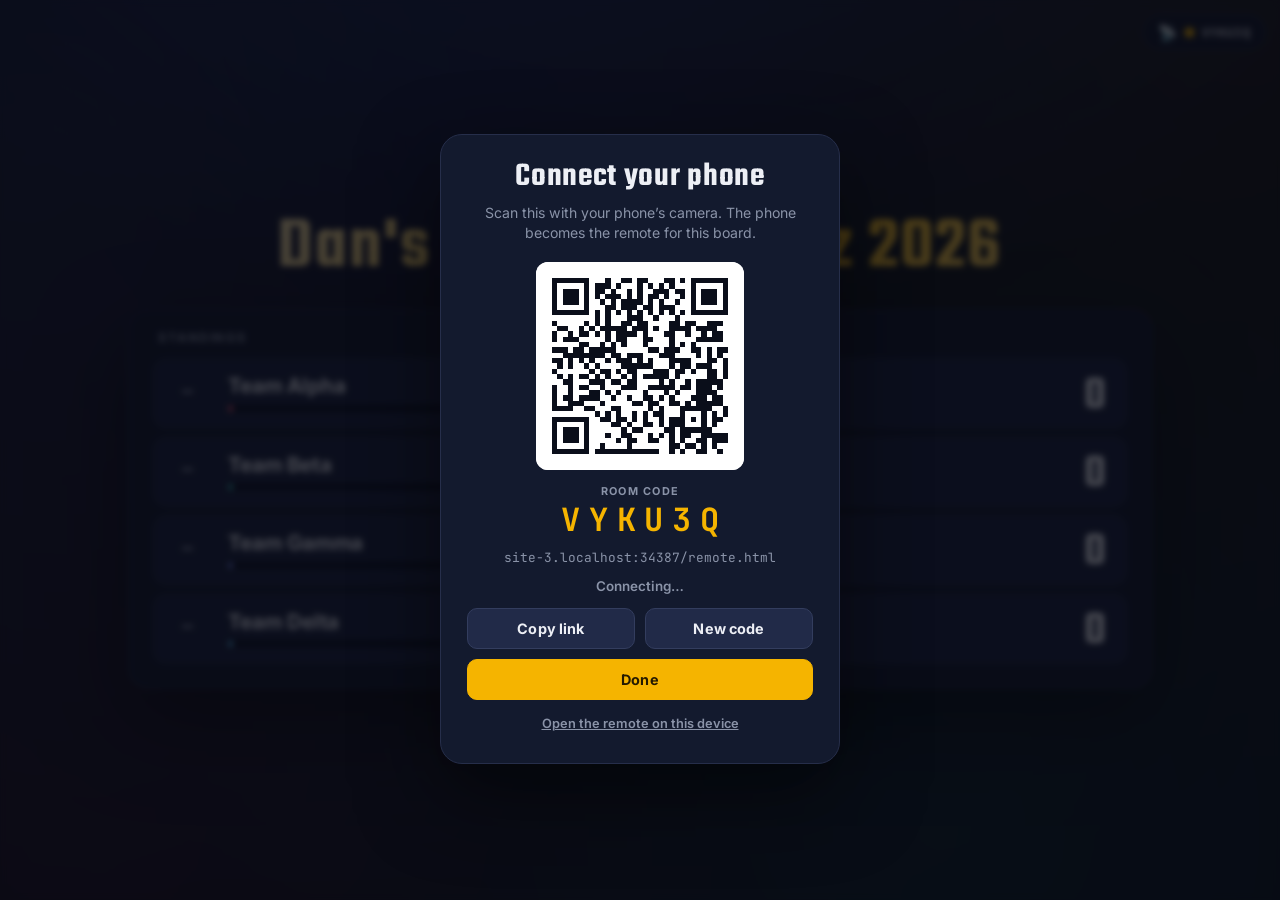
==== commit df0c7b4e: "Add files via upload" ====
--- a/index.html
+++ b/index.html
@@ -3,14 +3,21 @@
 <head>
 <meta charset="UTF-8">
 <meta name="viewport" content="width=device-width, initial-scale=1.0, viewport-fit=cover">
+<meta name="description" content="A live leaderboard for a quiz night: the board goes on the TV, and you run it from your phone.">
+<meta name="apple-mobile-web-app-capable" content="yes">
+<meta name="mobile-web-app-capable" content="yes">
+<meta name="apple-mobile-web-app-status-bar-style" content="black-translucent">
+<meta name="apple-mobile-web-app-title" content="Leaderboard">
 <meta name="theme-color" content="#0A0E1A">
-<title>Scoreboard</title>
+<title>Dan's Quiz Leaderboard</title>
+<!-- the browser-tab icon: a 🏆 emoji, drawn by the browser, so there are no icon files -->
 <link rel="icon" href="data:image/svg+xml,%3Csvg xmlns='http://www.w3.org/2000/svg' viewBox='0 0 100 100'%3E%3Ctext y='.9em' font-size='90'%3E%F0%9F%8F%86%3C/text%3E%3C/svg%3E">
-<!-- fonts load without holding up the page; the font stacks in base.css cover them if they never arrive -->
+<!-- fonts load without holding up the page; the font stacks in app.css cover them if they never arrive -->
 <link rel="preconnect" href="https://fonts.googleapis.com">
 <link rel="preconnect" href="https://fonts.gstatic.com" crossorigin>
 <link rel="stylesheet" href="https://fonts.googleapis.com/css2?family=Teko:wght@500;600&family=Inter:wght@400;500;600;700;800&family=JetBrains+Mono:wght@500;600;700&display=swap" media="print" onload="this.media='all'">
 <link rel="stylesheet" href="css/base.css">
+<link rel="stylesheet" href="css/app.css">
 <link rel="stylesheet" href="css/display.css">
 <script src="vendor/mqtt.min.js" defer></script>
 <script src="vendor/qrcode.js" defer></script>
@@ -33,11 +40,11 @@
 
 <!-- remote status: tap to connect a phone -->
 <button type="button" class="rc-chip" id="rcChip" aria-label="Connect the remote" hidden>
-  <span class="rc-icon" aria-hidden="true">📡</span><span class="rc-dot warn" id="rcDot"></span><span id="rcChipText">------</span>
+  <span class="rc-icon" aria-hidden="true">📡</span><span class="dot warn" id="rcDot"></span><span id="rcChipText">------</span>
 </button>
 
 <div class="toast-root" id="toastRoot" aria-live="polite"></div>
-<div class="confetti-layer" id="confetti"></div>
+<div class="confetti-layer" id="confettiLayer"></div>
 
 <!-- this board is also open in another tab or window, which has the remote (js/one-board.js) -->
 <div class="modal-overlay paused" id="paused" hidden>
--- a/css/base.css
+++ b/css/base.css
@@ -1,44 +1,28 @@
-/* Shared by the TV and the phone: colours, fonts, buttons and inputs. */
-
-:root{
-  --bg:#0A0E1A;
-  --bg-2:#0D1224;
-  --panel:#131A2E;
-  --panel-2:#1B2340;
-  --raised:#212A48;
-  --line:#262E4A;
-  --line-2:#333D5E;
-  --line-hover:#4A5580;
-
-  --gold:#F5B400;  --gold-hover:#FFC733;  --gold-soft:rgba(245,180,0,0.14);  --gold-ink:#241A00;
-  --red:#FF5C7A;   --red-soft:rgba(255,92,122,0.14);
-  --green:#6FDD8B; --green-soft:rgba(111,221,139,0.16);
-  --text:#EDEFF5;
-  --muted:#8A93A8;
-  --faint:#545C78;
-
-  --disabled-bg:#171C2E;  --disabled-line:#232A42;  --disabled-ink:#4F5772;
-
-  --shadow:0 30px 80px rgba(0,0,0,0.5);
-  --font-display:'Teko','Oswald','Arial Narrow',sans-serif;
-  --font-body:'Inter',system-ui,-apple-system,'Segoe UI',sans-serif;
-  --font-mono:'JetBrains Mono','SFMono-Regular',Consolas,monospace;
-}
-
+/* Used by both the big screen and the phone: the basics, form fields, buttons and the connection light, and
+   the parts the scripts draw or move: on the big screen, the stage that js/util.js fitStage scales, its
+   confetti (js/util.js confetti), and the chip, the pairing dialog and its toast (js/display-remote.js); on the
+   phone, the page, its header, the room code box, the feedback line and the sheets (js/remote-link.js,
+   js/remote.js).
+   Colours, fonts and corners come from css/app.css, and a page's own stylesheet (display.css, remote.css)
+   comes after this one, so it can place and size anything. */
+
+/* ---------- basics ---------- */
 *, *::before, *::after{ box-sizing:border-box; }
 [hidden]{ display:none !important; }
 
 html, body{ height:100%; margin:0; overflow:hidden; overscroll-behavior:none; }
+html{ background:var(--bg); }
 body{
   font-family:var(--font-body);
   color:var(--text);
-  background:
-    radial-gradient(ellipse 120% 80% at 50% -10%, #17204A 0%, var(--bg) 55%),
-    var(--bg);
+  background:var(--backdrop);
   background-attachment:fixed;
   -webkit-font-smoothing:antialiased;
 }
 button, input{ font-family:inherit; color:inherit; }
+/* every button: a pointer, and on touch screens no double-tap zoom and no grey flash */
+button, .btn, .link-btn{ cursor:pointer; touch-action:manipulation; -webkit-tap-highlight-color:transparent; }
+button:disabled{ cursor:not-allowed; }
 ::selection{ background:var(--gold-soft); }
 
 /* ---------- form fields ---------- */
@@ -48,39 +32,244 @@
 }
 input[type=text], input[type=number]{
   width:100%; min-width:0; padding:11px 12px; outline:none;
-  background:var(--bg-2); border:1px solid var(--line); border-radius:10px; color:var(--text);
+  background:var(--field); border:1px solid var(--line); border-radius:10px; color:var(--text);
   font-size:16px;   /* 16px stops iOS zooming in when a box is tapped */
-  transition:border-color .15s ease;
-}
-input:focus{ border-color:var(--gold); }
-button:focus-visible{ outline:2px solid var(--gold); outline-offset:2px; }
+  transition:border-color .15s ease, box-shadow .15s ease;
+}
+input:focus{ border-color:var(--focus); box-shadow:0 0 0 3px var(--focus-soft); }
+:is(button, .btn, .link-btn):focus-visible{ outline:2px solid var(--focus); outline-offset:2px; }
 
 /* ---------- buttons ---------- */
+/* the standard button; smaller ones are a .btn with their own size */
 .btn{
-  padding:11px 18px; cursor:pointer;
-  font-weight:700; font-size:0.9rem; letter-spacing:0.01em;
+  padding:11px 18px;
+  font-family:var(--font-body); font-weight:700; font-size:0.9rem; letter-spacing:0.01em;
   background:var(--raised); border:1px solid var(--line-2); border-radius:10px; color:var(--text);
-  touch-action:manipulation; -webkit-tap-highlight-color:transparent;
   transition:transform .08s ease, border-color .15s ease, background .15s ease;
 }
-.btn:hover{ border-color:var(--line-hover); }
 .btn:active{ transform:scale(0.97); }
 .btn:disabled{ opacity:0.4; cursor:not-allowed; }
 .btn-gold{ background:var(--gold); border-color:var(--gold); color:var(--gold-ink); }
-.btn-gold:hover{ background:var(--gold-hover); border-color:var(--gold-hover); }
 
 /* a button that looks like a link */
 .link-btn{
-  padding:6px; cursor:pointer; background:none; border:none;
-  color:var(--muted); font-size:0.8rem; font-weight:600; text-decoration:underline;
-}
-.link-btn:hover{ color:var(--text); }
-
-/* first tap of a tap-twice button (util.armConfirm) */
+  padding:6px; background:none; border:none;
+  color:var(--muted); font-family:var(--font-body); font-size:0.8rem; font-weight:600; text-decoration:underline;
+}
+
+/* first tap of a tap-twice button (util.js armConfirm) */
 .armed{ border-color:var(--red) !important; color:var(--red) !important; background:var(--red-soft) !important; }
 
+/* the connection light: --ok when connected, gold while connecting, red when it cannot connect */
+.dot{ flex:none; width:9px; height:9px; border-radius:50%; background:var(--muted); }
+.dot.ok{ background:var(--ok); box-shadow:0 0 0 3px var(--ok-soft); }
+.dot.warn{ background:var(--gold); box-shadow:0 0 0 3px var(--gold-soft); }
+.dot.bad{ background:var(--red); box-shadow:0 0 0 3px var(--red-soft); }
+
+/* a button that has just been pressed (util.js restartAnimation) */
+.pop{ animation:btnPop .28s ease; }
+@keyframes btnPop{ 0%{transform:scale(1);} 45%{transform:scale(1.06);} 100%{transform:scale(1);} }
 @keyframes fadeIn{ from{opacity:0; transform:translateY(6px);} to{opacity:1; transform:translateY(0);} }
-@keyframes btnPop{ 0%{transform:scale(1);} 45%{transform:scale(1.06);} 100%{transform:scale(1);} }
+
+/* ---------- the big screen: the stage, scaled to fit the screen (js/util.js fitStage) ---------- */
+/* #app is the screen, inside any notch or rounded corners. #stage is laid out at its own size (display.css
+   sets it) and centred in #app, so fitStage scales it about its middle. */
+#app{
+  position:fixed; overflow:hidden;
+  top:env(safe-area-inset-top, 0px); right:env(safe-area-inset-right, 0px);
+  bottom:env(safe-area-inset-bottom, 0px); left:env(safe-area-inset-left, 0px);
+}
+#stage{ position:absolute; left:50%; top:50%; transform:translate(-50%, -50%); transform-origin:center center; }
+
+/* ---------- the big screen: the chip, dialogs, and the pairing dialog (js/display-remote.js) ---------- */
+/* the chip: the room code and how the link is. display.css places it, and sets its height and background. */
+.rc-chip{
+  display:inline-flex; align-items:center; gap:8px; padding:0 14px;
+  border:1px solid var(--line); border-radius:999px; color:var(--text);
+  font-family:var(--font-mono); font-size:0.78rem; font-weight:600; letter-spacing:0.1em;
+}
+
+.modal-overlay{
+  position:fixed; inset:0; z-index:10000; overflow:hidden;
+  display:flex; align-items:center; justify-content:center;
+  padding:calc(env(safe-area-inset-top, 0px) + 20px) calc(env(safe-area-inset-right, 0px) + 20px)
+          calc(env(safe-area-inset-bottom, 0px) + 22px) calc(env(safe-area-inset-left, 0px) + 20px);
+  background:rgba(6,8,16,0.72); -webkit-backdrop-filter:blur(3px); backdrop-filter:blur(3px);
+  animation:fadeIn .2s ease;
+}
+.modal-box{
+  width:100%; max-width:400px; max-height:100%; overflow-y:auto; padding:26px; text-align:center;
+  background:var(--panel); border:1px solid var(--line); border-radius:var(--radius-dialog); box-shadow:var(--shadow);
+}
+.modal-title{
+  font-family:var(--font-display); font-weight:var(--font-display-weight); font-size:2.1rem; line-height:1; letter-spacing:0.02em;
+}
+.modal-sub{ margin:8px 0 18px; color:var(--muted); font-size:0.88rem; line-height:1.45; }
+.modal-actions{ display:flex; gap:10px; justify-content:center; }
+.modal-actions + .modal-actions{ margin-top:10px; }
+.modal-actions .btn{ flex:1; }
+.modal-links{ display:flex; flex-direction:column; align-items:center; margin-top:10px; }
+
+.rc-qr{
+  display:flex; align-items:center; justify-content:center; width:208px; height:208px; margin:0 auto 14px;
+  overflow:hidden; background:#fff; border-radius:12px;
+}
+.rc-qr svg{ display:block; width:100%; height:100%; }
+.rc-qr path{ fill:var(--bg); }
+.rc-qr-note{ padding:12px; color:#3a3f52; font-size:0.85rem; font-weight:600; text-align:center; line-height:1.4; }
+.rc-code-label{ font-size:0.68rem; font-weight:700; letter-spacing:0.12em; text-transform:uppercase; color:var(--muted); }
+.rc-code{
+  padding-left:0.28em; font-family:var(--font-mono); font-weight:700; font-size:2rem; letter-spacing:0.28em;
+  color:var(--gold); user-select:all; -webkit-user-select:all;
+}
+/* the address to type on a phone with no camera: all of it shows, on two lines if it must */
+.rc-link{
+  margin:8px 0 12px; font-family:var(--font-mono); font-size:0.8rem; line-height:1.35; color:var(--muted);
+  overflow-wrap:anywhere; user-select:all; -webkit-user-select:all;
+}
+.rc-status{ margin-bottom:14px; font-size:0.84rem; font-weight:600; color:var(--muted); }
+.rc-status.ok{ color:var(--ok); }
+.rc-status.bad{ color:var(--red); }
+
+/* a short message at the bottom of the big screen ("📱 Remote connected") */
+.toast-root{
+  position:fixed; z-index:10005; left:50%; bottom:calc(env(safe-area-inset-bottom, 0px) + 22px); transform:translateX(-50%);
+  display:flex; flex-direction:column; align-items:center; gap:8px; pointer-events:none;
+}
+.toast{
+  padding:10px 18px; border-radius:12px; font-size:15px; font-weight:600;
+  background:var(--raised); border:1px solid var(--line-2); box-shadow:0 8px 24px rgba(0,0,0,0.4);
+  animation:fadeIn .25s ease, toast-out .3s ease 2.4s forwards;
+}
+@keyframes toast-out{ to{ opacity:0; transform:translateY(8px); } }
+
+/* ---------- the big screen: confetti for a winner (js/util.js confetti) ---------- */
+/* over everything but the dialogs, which start at z-index 10000 */
+.confetti-layer{ position:fixed; inset:0; z-index:9999; overflow:hidden; pointer-events:none; }
+.confetti{
+  position:absolute; top:-16px; border-radius:2px;
+  animation-name:confetti-fall; animation-timing-function:linear; animation-fill-mode:forwards;
+}
+@keyframes confetti-fall{
+  0%  { transform:translate(0, -10vh) rotate(0deg); }
+  50% { transform:translate(var(--drift, 0px), 50vh) rotate(360deg); }
+  100%{ transform:translate(calc(var(--drift, 0px) * 1.6), 110vh) rotate(720deg); opacity:0.85; }
+}
+.confetti-emoji{ position:absolute; opacity:0; animation:confetti-emoji 1.7s ease forwards; }
+@keyframes confetti-emoji{
+  0%{ opacity:0; transform:translateY(16px) scale(0.5); }
+  30%{ opacity:1; transform:translateY(-8px) scale(1.15); }
+  100%{ opacity:0; transform:translateY(-70px) scale(0.9); }
+}
+
+/* ---------- the phone: the page, its header, and the room code box or the pad (js/remote-link.js) ---------- */
+/* remote.css sets how far the page keeps clear of the screen's edges (--edge-t, -r, -b, -l) */
+#remote{
+  position:relative; overflow:hidden;
+  display:flex; flex-direction:column; gap:10px;
+  width:100%; max-width:560px; margin:0 auto; height:100vh; height:100dvh;
+  padding:var(--edge-t) var(--edge-r) var(--edge-b) var(--edge-l);
+  -webkit-user-select:none; user-select:none;
+}
+.rm-head{ flex:0 0 auto; display:flex; align-items:center; justify-content:space-between; gap:10px; }
+.rm-title{
+  flex:1 1 auto; min-width:0; overflow:hidden; text-overflow:ellipsis; white-space:nowrap;
+  font-family:var(--font-display); font-weight:var(--font-display-weight); font-size:1.75rem; line-height:1; color:var(--gold);
+}
+/* the connection matters more than the title: the title gives way, the status never does */
+.rm-status{
+  flex:0 0 auto; display:flex; align-items:center; gap:8px; min-width:0; padding:7px 12px; overflow:hidden; white-space:nowrap;
+  background:var(--panel); border:1px solid var(--line); border-radius:999px;
+  font-size:0.76rem; font-weight:700; color:var(--muted);
+}
+#rmStatusText{ overflow:hidden; text-overflow:ellipsis; }
+
+/* the room code box, until the phone has a room */
+.rm-card{
+  flex:0 0 auto; padding:18px;
+  background:var(--panel); border:1px solid var(--line); border-radius:var(--radius-card); box-shadow:var(--shadow);
+  -webkit-user-select:auto; user-select:auto;
+}
+.rm-help{ margin:12px 0 0; font-size:0.84rem; color:var(--muted); line-height:1.45; }
+.rm-card .link-btn{ display:inline-block; margin-top:12px; padding-left:0; }
+#rmCodeInput{ font-family:var(--font-mono); font-size:1.15rem; letter-spacing:0.2em; text-transform:uppercase; }
+.rm-row{ display:flex; gap:8px; }
+.rm-row > input{ flex:1 1 0; }
+.rm-row > .btn{ flex:0 0 auto; }
+
+/* the pad, once the phone has a room: it fills the rest of the screen (remote.css sets the gaps in it) */
+.rm-pad{ flex:1 1 0; min-height:0; display:flex; flex-direction:column; }
+
+/* ---------- the phone: buttons, the feedback line and sheets ---------- */
+/* the line under the buttons: what just happened, or why the buttons are greyed out */
+.rm-last{
+  flex:0 0 auto; min-height:1.3em; overflow:hidden; text-overflow:ellipsis; white-space:nowrap;
+  text-align:center; font-size:0.84rem; font-weight:700; color:var(--ok);
+}
+.rm-last.sending{ color:var(--gold); }
+.rm-last.bad{ color:var(--red); }
+.rm-last.hint{ font-weight:600; color:var(--muted); }
+
+.rm-btn{
+  flex:0 0 auto; height:52px; padding:0 14px;
+  display:flex; align-items:center; justify-content:center; gap:8px; text-align:center; line-height:1.15;
+  font-family:var(--font-body); font-weight:800; font-size:1rem;
+  background:var(--panel-2); border:1px solid var(--line-2); border-radius:14px; color:var(--text);
+  transition:transform .08s ease, border-color .15s ease, background .15s ease;
+}
+.rm-btn:active{ transform:scale(0.97); }
+.rm-gold{ background:var(--gold); border-color:var(--gold); color:var(--gold-ink); }
+.rm-grid{ flex:0 0 auto; display:grid; grid-template-columns:1fr 1fr; gap:10px; }
+
+/* every control greys out clearly when it cannot be used right now (remote.css adds the app's own controls) */
+#remote :is(.rm-btn, .btn):disabled, #remote input:disabled{
+  background:var(--disabled-bg); border-color:var(--disabled-line); color:var(--disabled-ink);
+  box-shadow:none; opacity:0.6; cursor:not-allowed; transform:none;
+}
+
+/* sheets over the page; a full one fills the screen, and the page lets its middle scroll */
+.rm-sheet{
+  position:absolute; inset:0; z-index:5; display:flex; align-items:flex-end;
+  padding:var(--edge-t) var(--edge-r) var(--edge-b) var(--edge-l);
+  background:rgba(5,6,10,0.78); -webkit-backdrop-filter:blur(3px); backdrop-filter:blur(3px);
+  animation:fadeIn .18s ease;
+}
+.rm-sheet-inner{
+  width:100%; max-height:100%; overflow-y:auto; scrollbar-width:none;
+  display:flex; flex-direction:column; gap:12px; padding:16px;
+  background:var(--panel); border:1px solid var(--line); border-radius:20px; box-shadow:var(--shadow);
+  -webkit-user-select:auto; user-select:auto;
+}
+.rm-sheet-inner::-webkit-scrollbar{ display:none; }
+.rm-sheet-title{
+  font-family:var(--font-display); font-weight:var(--font-display-weight); font-size:1.7rem; line-height:0.9; color:var(--gold);
+}
+.rm-sheet.full .rm-sheet-inner{ height:100%; overflow:hidden; gap:10px; }
+.rm-phead{ flex:0 0 auto; display:flex; align-items:center; gap:8px; }
+.rm-phead .rm-sheet-title{ flex:1; }
+.rm-x{
+  flex:0 0 40px; width:40px; height:40px; padding:0;
+  background:var(--panel-2); border:1px solid var(--line-2); border-radius:12px; color:var(--text);
+  font-size:1rem; font-weight:400;
+}
+
+/* ---------- the phone turned sideways on a short screen: the page scrolls instead of fitting ---------- */
+/* Only on the phone's page (html.phone, in remote.html): the big screen always keeps to the screen's size.
+   remote.css lets the app's own parts give up their share of the height too. */
+@media (orientation: landscape) and (max-height: 500px){
+  html.phone, html.phone body{ height:auto; overflow:visible; }
+  #remote{ height:auto; min-height:100dvh; overflow:visible; }
+  .rm-pad{ flex:none; }
+  .rm-sheet{ position:fixed; }
+  .rm-sheet.full .rm-sheet-inner{ height:auto; overflow-y:auto; }
+}
+
+/* ---------- hover effects, only with a mouse or trackpad (on a touch screen they stick after a tap) ---------- */
+@media (hover: hover){
+  .btn:hover{ border-color:var(--line-hover); }
+  .btn-gold:hover{ background:var(--gold-hover); border-color:var(--gold-hover); }
+  .link-btn:hover{ color:var(--text); }
+}
 
 /* ---------- anyone who asks their device for less motion gets none ---------- */
 @media (prefers-reduced-motion: reduce){
--- a/css/app.css
+++ b/css/app.css
@@ -0,0 +1,35 @@
+/* The Leaderboard's look: its colours, fonts and corners, which base.css uses. */
+
+:root{
+  --bg:#0A0E1A;
+  --bg-2:#0D1224;
+  --panel:#131A2E;
+  --panel-2:#1B2340;
+  --raised:#212A48;
+  --line:#262E4A;
+  --line-2:#333D5E;
+  --line-hover:#4A5580;
+
+  --gold:#F5B400;  --gold-hover:#FFC733;  --gold-soft:rgba(245,180,0,0.14);  --gold-ink:#241A00;
+  --red:#FF5C7A;   --red-soft:rgba(255,92,122,0.14);
+  --green:#6FDD8B; --green-soft:rgba(111,221,139,0.16);
+  --text:#EDEFF5;
+  --muted:#8A93A8;
+  --faint:#545C78;
+
+  --disabled-bg:#171C2E;  --disabled-line:#232A42;  --disabled-ink:#4F5772;
+
+  --shadow:0 30px 80px rgba(0,0,0,0.5);
+  --font-display:'Teko','Oswald','Arial Narrow',sans-serif;
+  --font-body:'Inter',system-ui,-apple-system,'Segoe UI',sans-serif;
+  --font-mono:'JetBrains Mono','SFMono-Regular',Consolas,monospace;
+
+  /* the names base.css uses */
+  --font-display-weight:600;
+  --ok:var(--green);  --ok-soft:var(--green-soft);       /* connected, done */
+  --focus:var(--gold);  --focus-soft:transparent;
+  --field:var(--bg-2);                                   /* text and number boxes */
+  --radius-card:18px;
+  --radius-dialog:22px;
+  --backdrop:radial-gradient(ellipse 120% 80% at 50% -10%, #17204A 0%, var(--bg) 55%), var(--bg);
+}
--- a/css/display.css
+++ b/css/display.css
@@ -1,8 +1,8 @@
-/* The TV board (index.html), laid out like beat-the-clock: a centred title, and one card holding the
-   standings. Everything sits in #stage, which is laid out 1100px wide (2040px in two columns) and at
-   least 720px tall, then scaled by js/display.js (fitStage) to fit the screen. The minimum height is
-   what stops a short list of teams being blown up to fill the screen. Sizes inside #stage are plain px
-   for that reason: do not add viewport-based sizes there.
+/* The TV board (index.html): a centred title, and one card holding the standings. Everything sits in
+   #stage, which is laid out 1100px wide (2040px in two columns) and at least 720px tall, then scaled to
+   fit the screen (js/util.js fitStage; base.css centres it). The minimum height is what stops a short
+   list of teams being blown up to fill the screen. Sizes inside #stage are plain px for that reason: do
+   not add viewport-based sizes there.
 
    Motion: idle motion is slow and faint (a colour drift, the leader's glow and a few shimmers), so
    that the moments that matter, a score changing, teams swapping places or a powerup being used,
@@ -26,16 +26,8 @@
   75%{ transform:translate3d(-2.5%,-1%,0) scale(1.11) rotate(0.6deg); }
 }
 
-#app{
-  position:fixed; overflow:hidden; z-index:1;
-  top:env(safe-area-inset-top, 0px); right:env(safe-area-inset-right, 0px);
-  bottom:env(safe-area-inset-bottom, 0px); left:env(safe-area-inset-left, 0px);
-}
-#stage{
-  position:absolute; left:50%; top:50%; width:1100px; min-height:720px;
-  display:flex; flex-direction:column; justify-content:center;
-  transform:translate(-50%, -50%); transform-origin:center center;
-}
+#app{ z-index:1; }   /* above the drift */
+#stage{ width:1100px; min-height:720px; display:flex; flex-direction:column; justify-content:center; }
 #stage.two-col{ width:2040px; }
 
 /* ---------- title ---------- */
@@ -237,82 +229,19 @@
 }
 @keyframes fx-crowned{ 0%{transform:scale(1);} 30%{transform:scale(1.05);} 100%{transform:scale(1);} }
 
-.confetti-layer{ position:fixed; inset:0; z-index:40; overflow:hidden; pointer-events:none; }
-.confetti{
-  position:absolute; top:-16px; border-radius:2px;
-  animation-name:confetti-fall; animation-timing-function:linear; animation-fill-mode:forwards;
-}
-@keyframes confetti-fall{
-  0%  { transform:translate(0, -10vh) rotate(0deg); }
-  50% { transform:translate(var(--drift, 0px), 50vh) rotate(360deg); }
-  100%{ transform:translate(calc(var(--drift, 0px) * 1.6), 110vh) rotate(720deg); opacity:0.85; }
-}
-
-/* ---------- remote chip (outside the stage, so it keeps its size) ---------- */
+/* the winner's confetti is in base.css */
+
+/* ---------- remote chip (outside the stage, so it keeps its size; its shape is in base.css) ---------- */
 .rc-chip{
   position:fixed; z-index:20;
   top:calc(env(safe-area-inset-top, 0px) + 14px); right:calc(env(safe-area-inset-right, 0px) + 14px);
-  display:inline-flex; align-items:center; gap:8px; height:36px; padding:0 14px; cursor:pointer;
-  background:rgba(19,26,46,0.85); border:1px solid var(--line); border-radius:999px; color:var(--text);
-  font-family:var(--font-mono); font-size:0.78rem; font-weight:600; letter-spacing:0.1em;
+  height:36px; background:rgba(19,26,46,0.85);
   opacity:0.45; transition:opacity .2s ease, border-color .15s ease;
-  touch-action:manipulation;
 }
 .rc-chip:hover, .rc-chip:focus-visible, .rc-chip.attention{ opacity:1; }
 .rc-icon{ font-size:0.95rem; letter-spacing:0; }
-.rc-dot{ width:9px; height:9px; border-radius:50%; background:var(--muted); flex:0 0 auto; }
-.rc-dot.ok{ background:var(--green); box-shadow:0 0 0 3px var(--green-soft); }
-.rc-dot.warn{ background:var(--gold); box-shadow:0 0 0 3px var(--gold-soft); }
-.rc-dot.bad{ background:var(--red); box-shadow:0 0 0 3px var(--red-soft); }
-
-/* ---------- toasts ---------- */
-.toast-root{
-  position:fixed; z-index:30; left:50%; bottom:calc(env(safe-area-inset-bottom, 0px) + 22px); transform:translateX(-50%);
-  display:flex; flex-direction:column; align-items:center; gap:8px; pointer-events:none;
-}
-.toast{
-  padding:10px 18px; border-radius:12px; font-size:15px; font-weight:600;
-  background:var(--raised); border:1px solid var(--line-2); box-shadow:0 8px 24px rgba(0,0,0,0.4);
-  animation:fadeIn .25s ease, toast-out .3s ease 2.4s forwards;
-}
-@keyframes toast-out{ to{ opacity:0; transform:translateY(8px); } }
-
-/* ---------- pairing dialog ---------- */
-.modal-overlay{
-  position:fixed; inset:0; z-index:100; overflow:hidden;
-  display:flex; align-items:center; justify-content:center;
-  padding:calc(env(safe-area-inset-top, 0px) + 20px) calc(env(safe-area-inset-right, 0px) + 20px)
-          calc(env(safe-area-inset-bottom, 0px) + 22px) calc(env(safe-area-inset-left, 0px) + 20px);
-  background:rgba(6,8,16,0.72); -webkit-backdrop-filter:blur(3px); backdrop-filter:blur(3px);
-  animation:fadeIn .2s ease;
-}
-.modal-box{
-  width:100%; max-width:400px; max-height:100%; overflow-y:auto; padding:26px; text-align:center;
-  background:var(--panel); border:1px solid var(--line); border-radius:22px; box-shadow:var(--shadow);
-}
-.modal-title{ font-family:var(--font-display); font-weight:600; font-size:2.1rem; line-height:1; letter-spacing:0.02em; }
-.modal-sub{ margin:8px 0 18px; color:var(--muted); font-size:0.88rem; line-height:1.45; }
-.modal-actions{ display:flex; gap:10px; justify-content:center; }
-.modal-actions + .modal-actions{ margin-top:10px; }
-.modal-actions .btn{ flex:1; }
-.modal-links{ display:flex; flex-direction:column; align-items:center; margin-top:10px; }
+
+/* ---------- dialogs ----------
+   The dialogs, the pairing dialog and its toast are in base.css. */
 /* another copy of the board has the remote: this one is covered completely, so a stale board never shows */
 .modal-overlay.paused{ background:var(--bg); -webkit-backdrop-filter:none; backdrop-filter:none; }
-.rc-qr{
-  display:flex; align-items:center; justify-content:center; width:208px; height:208px; margin:0 auto 14px;
-  overflow:hidden; background:#fff; border-radius:12px;
-}
-.rc-qr svg{ display:block; width:100%; height:100%; }
-.rc-qr-note{ padding:12px; color:#3a3f52; font-size:0.85rem; font-weight:600; text-align:center; line-height:1.4; }
-.rc-code-label{ font-size:0.68rem; font-weight:700; letter-spacing:0.12em; text-transform:uppercase; color:var(--muted); }
-.rc-code{
-  padding-left:0.28em; font-family:var(--font-mono); font-weight:700; font-size:2rem; letter-spacing:0.28em;
-  color:var(--gold); user-select:all; -webkit-user-select:all;
-}
-.rc-link{
-  margin:6px 0 12px; overflow:hidden; text-overflow:ellipsis; white-space:nowrap;
-  font-family:var(--font-mono); font-size:0.7rem; color:var(--muted); user-select:all; -webkit-user-select:all;
-}
-.rc-status{ margin-bottom:14px; font-size:0.84rem; font-weight:600; color:var(--muted); }
-.rc-status.ok{ color:var(--green); }
-.rc-status.bad{ color:var(--red); }
